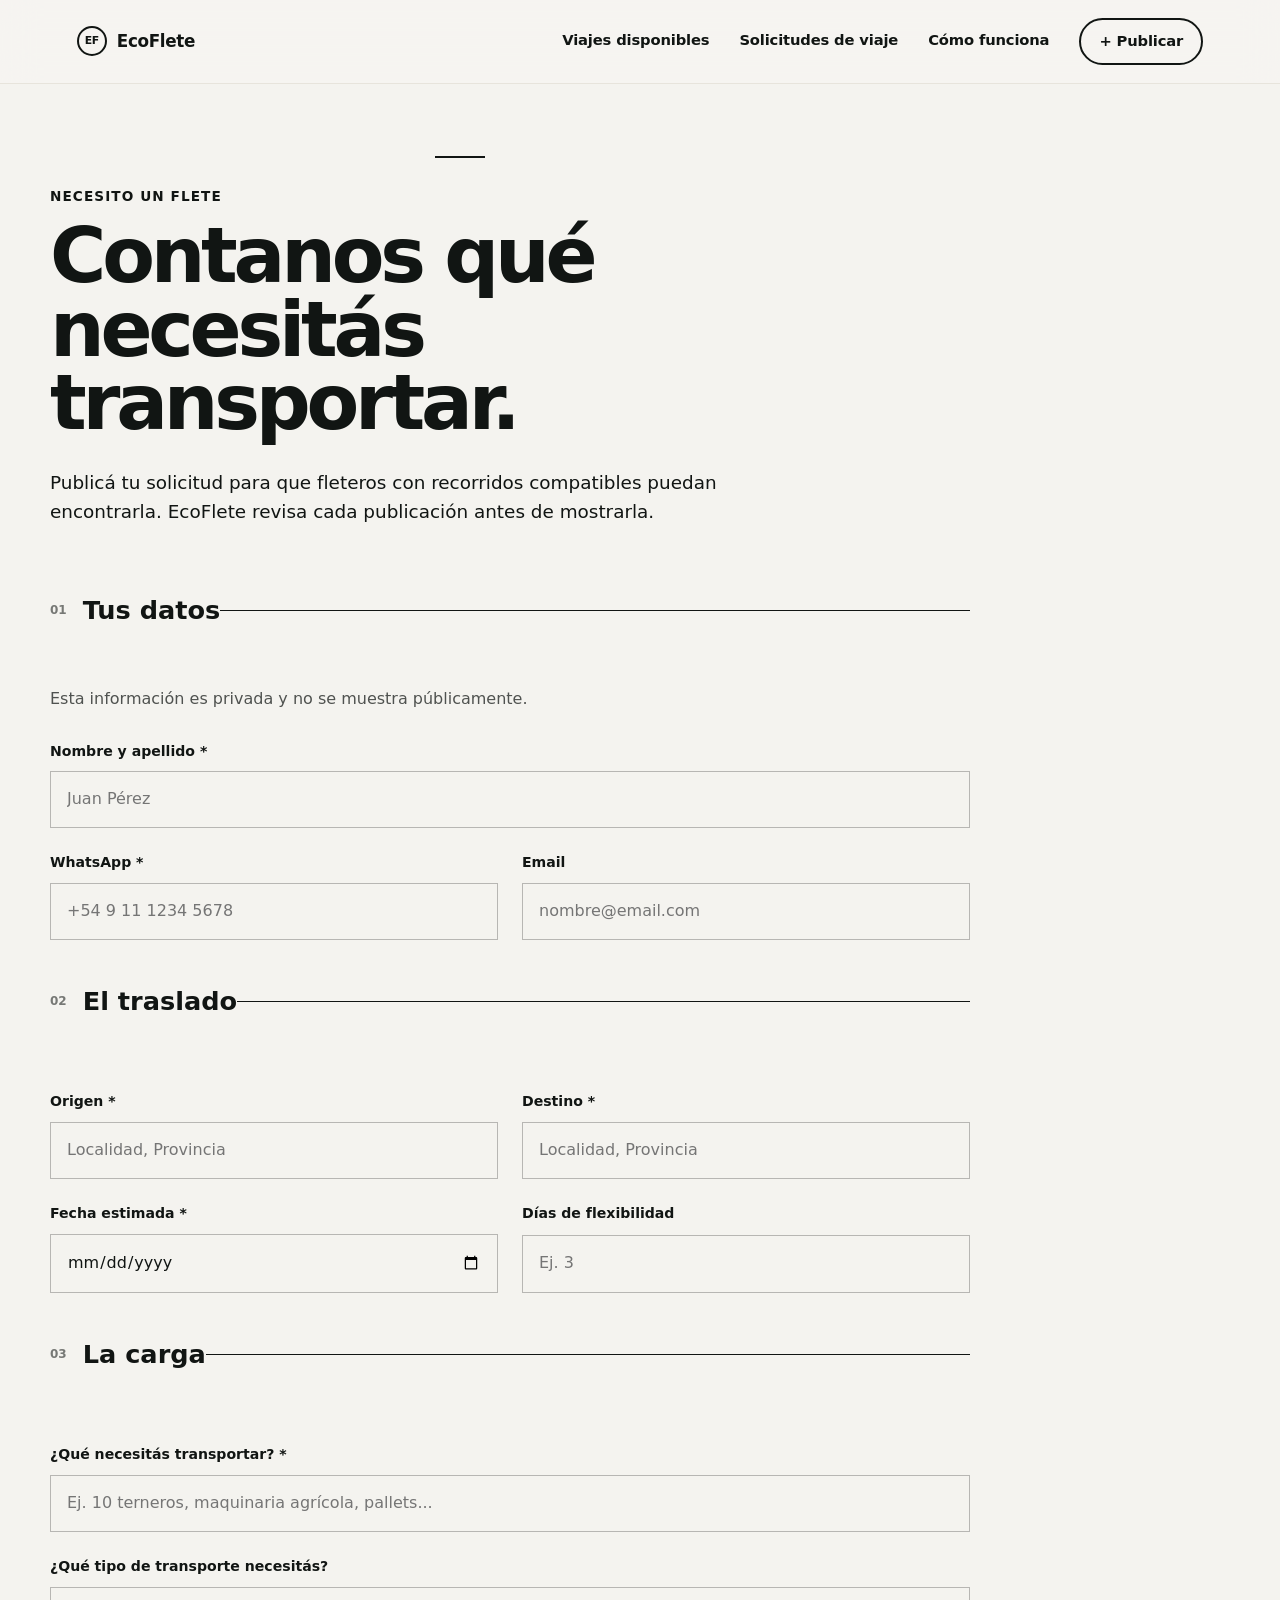
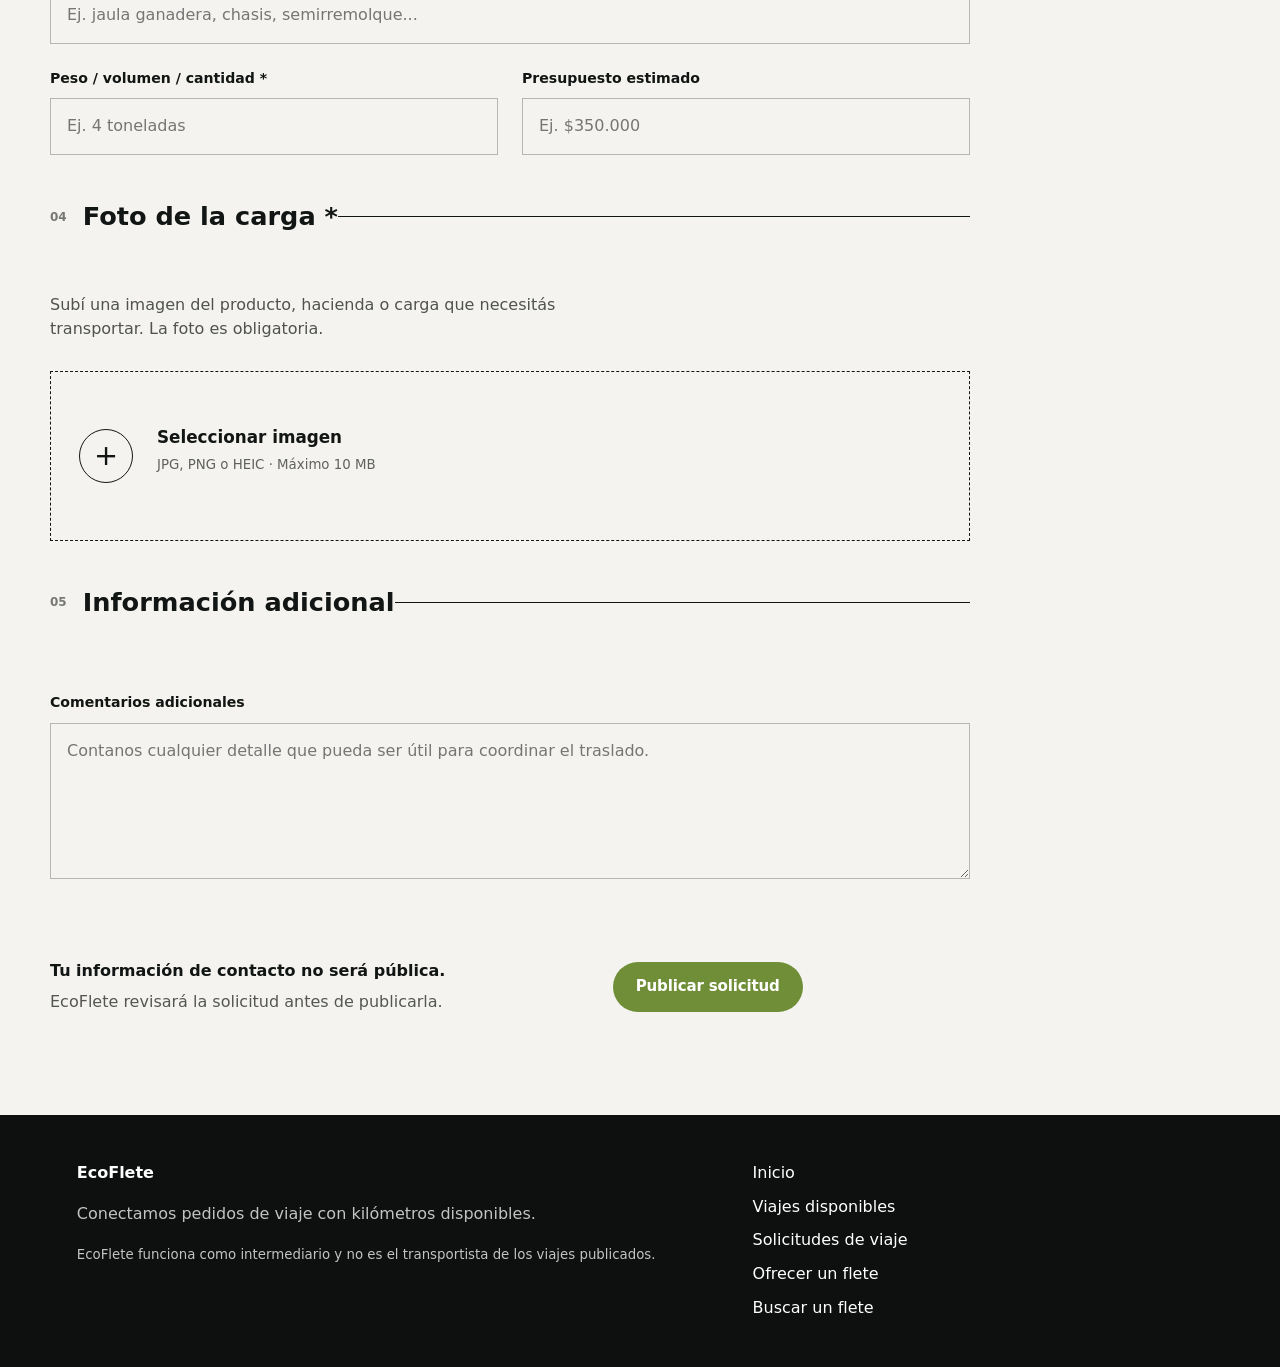
==== buscar-flete/index.html @ 83d3d309 "Agrega formulario propio para buscar flete" ====
<!doctype html>
<html lang="es-AR">
  <head>
    <meta charset="utf-8">
    <meta name="viewport" content="width=device-width, initial-scale=1">

    <title>Buscar un flete - EcoFlete</title>

    <meta
      name="description"
      content="Publicá qué necesitás transportar y EcoFlete te conecta con fleteros que tengan capacidad disponible."
    >

    <link rel="icon" href="../assets/icons/favicon.svg" type="image/svg+xml">

    <link rel="stylesheet" href="../css/main.css">
    <link rel="stylesheet" href="../css/formulario.css">
    <link rel="stylesheet" href="../css/responsive.css">
  </head>

  <body>

    <header class="site-header">
      <a class="brand" href="../index.html">
        <span class="brand__mark" aria-hidden="true">EF</span>
        <span>EcoFlete</span>
      </a>

      <button
        class="nav-toggle"
        type="button"
        aria-expanded="false"
        aria-controls="site-nav"
      >
        <span>Menú</span>
      </button>

      <nav class="site-nav" id="site-nav" aria-label="Navegación principal">
        <a href="../viajes.html">Viajes disponibles</a>
        <a href="../cargas.html">Solicitudes de viaje</a>
        <a href="../index.html#como-funciona">Cómo funciona</a>
        <a class="nav-action" href="../index.html#publicar">+ Publicar</a>
      </nav>
    </header>


    <main class="form-page">

      <section class="form-hero">
        <span class="rule"></span>

        <p class="form-hero__eyebrow">Necesito un flete</p>

        <h1>Contanos qué necesitás transportar.</h1>

        <p class="form-hero__intro">
          Publicá tu solicitud para que fleteros con recorridos compatibles
          puedan encontrarla. EcoFlete revisa cada publicación antes de mostrarla.
        </p>
      </section>


      <section class="form-shell">

        <form class="ecoflete-form" id="request-form">

          <fieldset class="form-section">
            <legend>
              <span>01</span>
              Tus datos
            </legend>

            <p class="form-section__description">
              Esta información es privada y no se muestra públicamente.
            </p>

            <div class="form-grid">

              <label class="form-field form-field--wide">
                <span>Nombre y apellido *</span>
                <input
                  type="text"
                  name="nombre"
                  autocomplete="name"
                  placeholder="Juan Pérez"
                  required
                >
              </label>

              <label class="form-field">
                <span>WhatsApp *</span>
                <input
                  type="tel"
                  name="whatsapp"
                  autocomplete="tel"
                  placeholder="+54 9 11 1234 5678"
                  required
                >
              </label>

              <label class="form-field">
                <span>Email</span>
                <input
                  type="email"
                  name="email"
                  autocomplete="email"
                  placeholder="nombre@email.com"
                >
              </label>

            </div>
          </fieldset>


          <fieldset class="form-section">
            <legend>
              <span>02</span>
              El traslado
            </legend>

            <div class="form-grid">

              <label class="form-field">
                <span>Origen *</span>
                <input
                  type="text"
                  name="origen"
                  placeholder="Localidad, Provincia"
                  required
                >
              </label>

              <label class="form-field">
                <span>Destino *</span>
                <input
                  type="text"
                  name="destino"
                  placeholder="Localidad, Provincia"
                  required
                >
              </label>

              <label class="form-field">
                <span>Fecha estimada *</span>
                <input
                  type="date"
                  name="fecha"
                  required
                >
              </label>

              <label class="form-field">
                <span>Días de flexibilidad</span>
                <input
                  type="number"
                  name="flexibilidad"
                  min="0"
                  max="30"
                  placeholder="Ej. 3"
                >
              </label>

            </div>
          </fieldset>


          <fieldset class="form-section">
            <legend>
              <span>03</span>
              La carga
            </legend>

            <div class="form-grid">

              <label class="form-field form-field--wide">
                <span>¿Qué necesitás transportar? *</span>
                <input
                  type="text"
                  name="carga"
                  maxlength="300"
                  placeholder="Ej. 10 terneros, maquinaria agrícola, pallets..."
                  required
                >
              </label>

              <label class="form-field form-field--wide">
                <span>¿Qué tipo de transporte necesitás?</span>
                <input
                  type="text"
                  name="tipo_transporte"
                  placeholder="Ej. jaula ganadera, chasis, semirremolque..."
                >
              </label>

              <label class="form-field">
                <span>Peso / volumen / cantidad *</span>
                <input
                  type="text"
                  name="cantidad"
                  placeholder="Ej. 4 toneladas"
                  required
                >
              </label>

              <label class="form-field">
                <span>Presupuesto estimado</span>
                <input
                  type="text"
                  name="presupuesto"
                  placeholder="Ej. $350.000"
                >
              </label>

            </div>
          </fieldset>


          <fieldset class="form-section">
            <legend>
              <span>04</span>
              Foto de la carga *
            </legend>

            <p class="form-section__description">
              Subí una imagen del producto, hacienda o carga que necesitás transportar. La foto es obligatoria.
            </p>

            <label class="upload-field">
              <input
                type="file"
                name="foto"
                accept="image/*"
                required
              >

              <span class="upload-field__icon">+</span>

              <span class="upload-field__content">
                <strong>Seleccionar imagen</strong>
                <small>JPG, PNG o HEIC · Máximo 10 MB</small>
                <small id="foto-feedback" class="upload-feedback"></small>
              </span>
            </label>
          </fieldset>


          <fieldset class="form-section">
            <legend>
              <span>05</span>
              Información adicional
            </legend>

            <label class="form-field">
              <span>Comentarios adicionales</span>

              <textarea
                name="comentarios"
                rows="5"
                maxlength="500"
                placeholder="Contanos cualquier detalle que pueda ser útil para coordinar el traslado."
              ></textarea>
            </label>
          </fieldset>


          <div class="form-submit">

            <div>
              <strong>Tu información de contacto no será pública.</strong>

              <p>
                EcoFlete revisará la solicitud antes de publicarla.
              </p>
            </div>

            <button
              class="button button--primary"
              type="submit"
            >
              Publicar solicitud
            </button>

            <div id="form-status" class="form-status" aria-live="polite"></div>

          </div>

        </form>

      </section>

    </main>


    <footer class="site-footer">

      <div>
        <strong>EcoFlete</strong>

        <p>
          Conectamos pedidos de viaje con kilómetros disponibles.
        </p>

        <small>
          EcoFlete funciona como intermediario y no es el transportista
          de los viajes publicados.
        </small>
      </div>

      <nav aria-label="Navegación secundaria">
        <a href="../index.html">Inicio</a>
        <a href="../viajes.html">Viajes disponibles</a>
        <a href="../cargas.html">Solicitudes de viaje</a>
        <a href="../index.html#publicar">Ofrecer un flete</a>
        <a href="index.html">Buscar un flete</a>
      </nav>

    </footer>


    <script src="../js/ui.js"></script>

    <script>
    const ECOFLETE_FORM_ENDPOINT =
      "https://script.google.com/macros/s/AKfycbxU4QigOM_XMGtyzJMg0Er__zb1qCvLyBVR4DwjOmxIPkABcH-kll3JlQVV_u9kXiyPBA/exec";

    const form = document.querySelector("#request-form");
    const formStatus = document.querySelector("#form-status");

    function fileToBase64(file) {
      return new Promise((resolve, reject) => {
        const reader = new FileReader();

        reader.onload = () => {
          const result = String(reader.result || "");
          resolve(result.split(",")[1] || "");
        };

        reader.onerror = reject;
        reader.readAsDataURL(file);
      });
    }

    const fotoInput = form.elements.foto;
    const fotoFeedback = document.querySelector("#foto-feedback");

    fotoInput.addEventListener("change", () => {
      const file = fotoInput.files[0];

      if (!file) {
        fotoFeedback.textContent = "";
        return;
      }

      fotoFeedback.textContent = "✓ " + file.name;
    });

    form.addEventListener("submit", async (event) => {
      event.preventDefault();

      const submitButton = form.querySelector('button[type="submit"]');
      const foto = form.elements.foto.files[0];

      if (!foto) {
        alert("Tenés que subir una foto de la carga.");
        return;
      }

      if (!foto.type.startsWith("image/")) {
        alert("La foto debe ser una imagen.");
        return;
      }

      if (foto.size > 10 * 1024 * 1024) {
        alert("La foto no puede superar los 10 MB.");
        return;
      }

      const textoOriginal = submitButton.textContent;

      try {
        submitButton.disabled = true;
        submitButton.textContent = "Publicando...";
        formStatus.className = "form-status form-status--loading";
        formStatus.textContent = "Publicando solicitud...";

        const fotoBase64 = await fileToBase64(foto);

        const payload = {
          action: "buscar_flete",
          nombre: form.elements.nombre.value.trim(),
          whatsapp: form.elements.whatsapp.value.trim(),
          email: form.elements.email.value.trim(),
          origen: form.elements.origen.value.trim(),
          destino: form.elements.destino.value.trim(),
          fecha: form.elements.fecha.value,
          flexibilidad: form.elements.flexibilidad.value.trim(),
          carga: form.elements.carga.value.trim(),
          tipoTransporte: form.elements.tipo_transporte.value.trim(),
          cantidad: form.elements.cantidad.value.trim(),
          presupuesto: form.elements.presupuesto.value.trim(),
          comentarios: form.elements.comentarios.value.trim(),
          foto: {
            name: foto.name,
            type: foto.type,
            base64: fotoBase64
          }
        };

        const response = await fetch(ECOFLETE_FORM_ENDPOINT, {
          method: "POST",
          headers: {
            "Content-Type": "text/plain;charset=utf-8"
          },
          body: JSON.stringify(payload)
        });

        const result = await response.json();

        if (!result.ok) {
          throw new Error(result.error || "No se pudo publicar la solicitud.");
        }

        formStatus.className = "form-status form-status--success";
        formStatus.textContent =
          "✓ Solicitud recibida. La vamos a revisar antes de publicarla en EcoFlete.";

        form.reset();
        fotoFeedback.textContent = "";

      } catch (error) {
        console.error(error);
        formStatus.className = "form-status form-status--error";
        formStatus.textContent =
          "No pudimos enviar la solicitud. Por favor, intentá nuevamente.";
      } finally {
        submitButton.disabled = false;
        submitButton.textContent = textoOriginal;
      }
    });
  </script>

  </body>
</html>
---- css/main.css ----
:root {
  --ink: #111513;
  --ink-soft: #4d5652;
  --muted: #7c847f;
  --line: #e7e4dc;
  --paper: #ffffff;
  --wash: #f6f5f1;
  --green: #6f8e37;
  --green-dark: #547025;
  --blue: #8d9a96;
  --blue-dark: #2d3733;
  --shadow: 0 20px 50px rgba(18, 24, 20, 0.06);
  --soft-shadow: 0 1px 0 rgba(18, 24, 20, 0.08), 0 16px 36px rgba(18, 24, 20, 0.05);
  --serif: var(--sans);
  --sans: Inter, ui-sans-serif, system-ui, -apple-system, BlinkMacSystemFont, "Segoe UI", sans-serif;
}

* {
  box-sizing: border-box;
}

html {
  scroll-behavior: smooth;
  overflow-x: hidden;
}

body {
  margin: 0;
  color: var(--ink);
  background: #f4f3ef;
  font-family: var(--sans);
  line-height: 1.55;
  overflow-x: hidden;
}

a {
  color: inherit;
  text-decoration: none;
}

img {
  display: block;
  max-width: 100%;
}

:focus-visible {
  outline: 3px solid #e3b34d;
  outline-offset: 3px;
}

.site-header {
  align-items: center;
  background: rgba(246, 245, 241, 0.92);
  border-bottom: 1px solid var(--line);
  display: flex;
  gap: 32px;
  justify-content: space-between;
  min-height: 76px;
  padding: 18px clamp(24px, 6vw, 78px);
  position: sticky;
  top: 0;
  z-index: 20;
  backdrop-filter: blur(18px);
}

.site-header--overlay {
  background: transparent;
  border-bottom: 0;
  color: #fff;
  left: 0;
  position: absolute;
  right: 0;
  width: auto;
}

.brand {
  align-items: center;
  display: inline-flex;
  font-size: 1.05rem;
  font-weight: 760;
  gap: 10px;
  letter-spacing: -0.02em;
}

.brand__mark {
  align-items: center;
  border: 2px solid currentColor;
  border-radius: 50%;
  display: inline-flex;
  font-size: 0.68rem;
  height: 30px;
  justify-content: center;
  width: 30px;
}

.site-nav {
  align-items: center;
  display: flex;
  gap: 30px;
  font-size: 0.92rem;
  font-weight: 720;
  letter-spacing: -0.01em;
}

.site-nav a {
  border-bottom: 2px solid transparent;
  padding: 8px 0;
}

.site-nav a:hover,
.site-nav a[aria-current="page"] {
  border-bottom-color: currentColor;
}

.nav-action {
  border: 2px solid currentColor !important;
  border-radius: 999px;
  padding: 10px 18px !important;
}

.nav-toggle {
  background: transparent;
  border: 2px solid currentColor;
  color: inherit;
  display: none;
  font: inherit;
  font-weight: 800;
  min-height: 44px;
  padding: 8px 14px;
}

.hero {
  color: #fff;
  margin: 0 calc(50% - 50vw);
  min-height: 680px;
  overflow: hidden;
  border-radius: 0 0 32px 32px;
  position: relative;
  width: 100vw;
}

.hero__image,
.hero__shade {
  height: 100%;
  inset: 0;
  position: absolute;
  width: 100%;
}

.hero__image {
  object-fit: cover;
}

.hero__shade {
  background: linear-gradient(90deg, rgba(12, 17, 14, 0.82) 0%, rgba(12, 17, 14, 0.55) 42%, rgba(12, 17, 14, 0.08) 100%);
}

.hero__content {
  max-width: 760px;
  padding: 220px clamp(24px, 6vw, 72px) 84px;
  position: relative;
}

.eyebrow {
  align-items: center;
  background: rgba(255, 255, 255, 0.09);
  border: 1px solid rgba(255, 255, 255, 0.18);
  border-radius: 999px;
  display: inline-flex;
  font-size: 0.72rem;
  font-weight: 740;
  letter-spacing: 0;
  margin: 0 0 18px;
  padding: 7px 12px;
  text-transform: uppercase;
}

h1,
h2,
h3 {
  line-height: 1.05;
  margin: 0;
}

h1,
h2 {
  font-family: var(--serif);
  font-weight: 760;
  letter-spacing: -0.055em;
}

h1 {
  font-size: clamp(3.2rem, 7.4vw, 6.8rem);
  line-height: 0.94;
  max-width: 980px;
}

h2 {
  font-size: clamp(2.7rem, 5vw, 5.2rem);
  line-height: 0.95;
}

h3 {
  font-family: var(--serif);
  font-size: 1.85rem;
  letter-spacing: -0.04em;
  line-height: 1;
}

.hero p:not(.eyebrow) {
  font-size: 1.12rem;
  font-weight: 680;
  margin: 28px 0 0;
  max-width: 620px;
}

.hero__actions,
.section__actions,
.path-card__actions {
  display: flex;
  flex-wrap: wrap;
  gap: 14px;
  margin-top: 34px;
}

.button {
  align-items: center;
  border: 1px solid transparent;
  border-radius: 999px;
  cursor: pointer;
  display: inline-flex;
  font: inherit;
  font-size: 0.94rem;
  font-weight: 760;
  justify-content: center;
  letter-spacing: -0.01em;
  min-height: 50px;
  padding: 12px 22px;
  text-align: center;
}

.button--primary {
  background: var(--green);
  color: #fff;
}

.button--primary:hover {
  background: var(--green-dark);
}

.button--secondary {
  background: rgba(255, 255, 255, 0.7);
  border-color: var(--line);
  color: var(--ink);
}

.button--secondary:hover {
  border-color: var(--green);
}

.button--ghost {
  background: rgba(255, 255, 255, 0.03);
  border-color: rgba(255, 255, 255, 0.84);
  color: #fff;
}

.section {
  padding: 104px clamp(24px, 6vw, 78px);
}

.section__intro {
  margin: 0 auto 42px;
  max-width: 980px;
  text-align: center;
}

.section__intro p {
  color: var(--ink-soft);
  margin: 14px auto 0;
  max-width: 660px;
}

.rule {
  background: #111513;
  display: block;
  height: 2px;
  margin: 0 auto 28px;
  width: 50px;
}

.path-grid,
.steps {
  display: grid;
  gap: 30px;
  grid-template-columns: repeat(2, minmax(0, 1fr));
  margin: 0 auto;
  max-width: 1120px;
}

.path-card {
  background: #fff;
  border: 1px solid rgba(17, 21, 19, 0.08);
  border-radius: 8px;
  box-shadow: var(--soft-shadow);
  padding: 42px;
}

.path-card__badge {
  background: #eef2e7;
  border: 1px solid rgba(111, 142, 55, 0.16);
  border-radius: 999px;
  color: var(--green-dark);
  display: inline-block;
  font-size: 0.76rem;
  font-weight: 780;
  margin-bottom: 24px;
  padding: 9px 14px;
  text-transform: uppercase;
}

.path-card--blue .path-card__badge {
  background: #f0efeb;
  border-color: rgba(17, 21, 19, 0.08);
  color: var(--blue-dark);
}

.path-card p {
  color: var(--ink-soft);
  margin: 18px 0 0;
}

.section--band {
  background: #fff;
}

.steps {
  grid-template-columns: repeat(3, minmax(0, 1fr));
}

.steps article {
  border-top: 1px solid var(--line);
  padding-top: 26px;
}

.steps span {
  color: var(--blue-dark);
  display: block;
  font-family: var(--serif);
  font-size: 0.82rem;
  font-weight: 800;
  margin-bottom: 16px;
  opacity: 0.62;
}

.steps p {
  color: var(--ink-soft);
}

.privacy-strip {
  background: #111513;
  color: #fff;
  display: grid;
  gap: 20px;
  grid-template-columns: minmax(0, 0.7fr) minmax(0, 1fr);
  padding: 56px clamp(24px, 6vw, 78px);
}

.privacy-strip h2 {
  font-size: clamp(1.8rem, 3vw, 2.5rem);
}

.privacy-strip p {
  margin: 0;
  max-width: 760px;
}

.site-footer {
  background: #0d100f;
  color: #fff;
  display: grid;
  gap: 32px;
  grid-template-columns: minmax(0, 1fr) minmax(260px, 0.7fr);
  padding: 46px clamp(24px, 6vw, 78px);
}

.audience-switch {
  background: #eceae4;
  border: 1px solid rgba(17, 21, 19, 0.08);
  border-radius: 999px;
  display: flex;
  gap: 4px;
  margin: 0 auto 34px;
  max-width: 520px;
  padding: 5px;
}

.audience-switch__button {
  background: transparent;
  border: 0;
  border-radius: 999px;
  color: var(--ink-soft);
  cursor: pointer;
  flex: 1;
  font: inherit;
  font-weight: 760;
  min-height: 44px;
  padding: 10px 18px;
}

.audience-switch__button.is-active {
  background: #fff;
  box-shadow: 0 10px 22px rgba(18, 24, 20, 0.08);
  color: var(--ink);
}

.site-footer p,
.site-footer small {
  color: rgba(255, 255, 255, 0.75);
}

.site-footer nav {
  display: grid;
  gap: 9px;
}

.notice {
  background: #fff6dd;
  border: 1px solid #eed28f;
  color: #5b481b;
  margin-bottom: 20px;
  padding: 14px 16px;
}

@media (prefers-reduced-motion: reduce) {
  html {
    scroll-behavior: auto;
  }
}

.hero__benefits {
  display: none;
}
---- css/formulario.css ----
.form-page {
  width: min(1180px, calc(100% - 40px));
  margin: 0 auto;
  padding: 72px 0 100px;
}

.form-hero {
  max-width: 820px;
  margin-bottom: 64px;
}

.form-hero__eyebrow {
  margin: 22px 0 12px;
  font-size: 0.85rem;
  font-weight: 700;
  text-transform: uppercase;
  letter-spacing: 0.08em;
}

.form-hero h1 {
  max-width: 760px;
  margin: 0;
  font-size: clamp(2.8rem, 6vw, 5.4rem);
  line-height: 0.96;
  letter-spacing: -0.055em;
}

.form-hero__intro {
  max-width: 680px;
  margin-top: 28px;
  font-size: 1.15rem;
  line-height: 1.6;
}

.form-shell {
  max-width: 920px;
}

.ecoflete-form {
  display: grid;
  gap: 0;
}

.form-section {
  margin: 0;
  padding: 42px 0;
  border: 0;
  border-top: 1px solid currentColor;
}

.form-section legend {
  display: flex;
  align-items: center;
  gap: 16px;
  margin: 0 0 28px;
  padding: 0;
  font-size: 1.6rem;
  font-weight: 700;
}

.form-section legend span {
  font-size: 0.75rem;
  font-weight: 700;
  opacity: 0.55;
}

.form-section__description {
  max-width: 600px;
  margin: -14px 0 30px;
  line-height: 1.5;
  opacity: 0.72;
}

.form-grid {
  display: grid;
  grid-template-columns: repeat(2, minmax(0, 1fr));
  gap: 24px;
}

.form-field {
  display: grid;
  gap: 9px;
}

.form-field--wide {
  grid-column: 1 / -1;
}

.form-field > span {
  font-size: 0.88rem;
  font-weight: 700;
}

.form-field input,
.form-field textarea,
.form-field select {
  width: 100%;
  box-sizing: border-box;
  padding: 15px 16px;
  border: 1px solid rgba(0, 0, 0, 0.25);
  border-radius: 0;
  background: transparent;
  color: inherit;
  font: inherit;
}

.form-field textarea {
  resize: vertical;
  min-height: 130px;
}

.form-field input:focus,
.form-field textarea:focus,
.form-field select:focus {
  outline: 2px solid currentColor;
  outline-offset: 2px;
}

.upload-field {
  position: relative;
  min-height: 170px;
  display: flex;
  align-items: center;
  gap: 24px;
  padding: 28px;
  box-sizing: border-box;
  border: 1px dashed currentColor;
  cursor: pointer;
}

.upload-field input {
  position: absolute;
  width: 1px;
  height: 1px;
  opacity: 0;
}

.upload-field__icon {
  display: grid;
  place-items: center;
  width: 54px;
  height: 54px;
  flex: 0 0 auto;
  border: 1px solid currentColor;
  border-radius: 50%;
  font-size: 1.8rem;
}

.upload-field__content {
  display: grid;
  gap: 5px;
}

.upload-field__content strong {
  font-size: 1.05rem;
}

.upload-field__content small {
  opacity: 0.65;
}

.form-submit {
  display: flex;
  justify-content: space-between;
  align-items: center;
  gap: 32px;
  padding-top: 38px;
}

.form-submit p {
  margin: 6px 0 0;
  opacity: 0.7;
}

.form-submit .button {
  flex: 0 0 auto;
}

@media (max-width: 720px) {
  .form-page {
    width: min(100% - 28px, 1180px);
    padding-top: 44px;
  }

  .form-hero {
    margin-bottom: 44px;
  }

  .form-grid {
    grid-template-columns: 1fr;
  }

  .form-field--wide {
    grid-column: auto;
  }

  .form-submit {
    align-items: stretch;
    flex-direction: column;
  }

  .form-submit .button {
    width: 100%;
  }

  .upload-field {
    min-height: 140px;
  }
}

.upload-feedback {
  display: block;
  margin-top: 6px;
  font-weight: 600;
}

.form-status {
  margin-top: 16px;
  min-height: 24px;
  font-size: 0.95rem;
  font-weight: 600;
}

.form-status--loading {
  opacity: 0.75;
}

.form-status--success {
  font-weight: 700;
}

.form-status--error {
  font-weight: 700;
}
---- css/responsive.css ----
@media (max-width: 980px) {
  .listing-grid,
  .marketplace-layout .listing-grid,
  .path-grid,
  .steps,
  .privacy-strip,
  .site-footer,
  .detail-shell {
    grid-template-columns: 1fr;
  }

  .marketplace-layout {
    grid-template-columns: 1fr;
  }

  .filters {
    position: static;
  }
}

@media (max-width: 760px) {
  .site-header {
    min-height: 70px;
    padding: 14px 20px;
  }

  .site-header--overlay {
    left: 0;
    right: 0;
  }

  .nav-toggle {
    display: inline-flex;
  }

  .site-nav {
    background: rgba(246, 245, 241, 0.98);
    border: 1px solid rgba(17, 21, 19, 0.08);
    border-radius: 18px;
    box-shadow: var(--shadow);
    color: var(--ink);
    display: none;
    gap: 12px;
    left: 20px;
    padding: 18px;
    position: absolute;
    right: 20px;
    top: 72px;
  }

  .site-nav.is-open {
    display: grid;
  }

  .site-header--overlay .site-nav {
    background: rgba(32, 43, 52, 0.97);
    color: #fff;
  }

  .hero {
    border-radius: 0 0 22px 22px;
    margin: 0 calc(50% - 50vw);
    min-height: 640px;
  }

  .hero__shade {
    background: linear-gradient(180deg, rgba(27, 28, 27, 0.52), rgba(27, 28, 27, 0.82));
  }

  .hero__content {
    padding: 150px 20px 58px;
  }

  h1 {
    font-size: 3.25rem;
  }

  .hero__actions,
  .section__actions,
  .path-card__actions,
  .results-head {
    align-items: stretch;
    flex-direction: column;
  }

  .button {
    width: 100%;
  }

  .section {
    padding: 68px 20px;
  }

  .audience-switch {
    border-radius: 18px;
    flex-direction: column;
    max-width: none;
  }

  .path-card,
  .detail-main__content,
  .detail-side {
    padding: 24px;
  }

  .listing-card__meta {
    grid-template-columns: 1fr;
  }

  .listing-card__footer {
    align-items: stretch;
    flex-direction: column;
  }
}

/* EcoFlete — definitive mobile home */
@media (max-width: 760px) {

  /* =========================
     HEADER
     ========================= */

  .site-header {
    background: transparent !important;
    box-sizing: border-box;
    left: 0;
    min-height: 72px;
    padding:
      calc(18px + env(safe-area-inset-top))
      clamp(22px, 7vw, 34px)
      10px;
    position: absolute !important;
    top: 0;
    width: 100%;
    z-index: 20;
  }

  .site-header--overlay,
  .site-header--overlay .brand,
  .site-header .brand {
    color: #fff !important;
  }

  .site-header .brand__mark {
    background: transparent !important;
    border: 2px solid rgba(255,255,255,0.95) !important;
    color: #fff !important;
    backdrop-filter: none !important;
    -webkit-backdrop-filter: none !important;
  }

  .site-header .nav-toggle {
    background: transparent !important;
    border: 0 !important;
    color: #fff !important;
    min-height: 44px;
    min-width: 44px;
    padding: 5px;
  }

  .site-header .nav-toggle span {
    display: none !important;
  }

  .site-header .nav-toggle::before {
    content: "☰";
    display: block;
    font-size: 1.8rem;
    font-weight: 300;
    line-height: 1;
  }


  /* =========================
     HERO
     ========================= */

  .hero {
    background: #0b1510;
    border-radius: 0;
    color: #fff;
    display: block !important;
    height: 100svh;
    margin: 0 calc(50% - 50vw);
    min-height: 680px !important;
    overflow: hidden;
    padding: 0 !important;
    position: relative !important;
    width: 100vw;
  }


  /* =========================
     FOTO
     CAMIÓN GRANDE Y A LA DERECHA
     ========================= */

  .hero__image {
    content: url("../assets/images/ecoflete-hero.png");
    display: block !important;

    height: 112% !important;
    width: 138% !important;

    max-width: none !important;

    left: auto !important;
    right: calc(-26% - 120px) !important;
    top: -3% !important;
    bottom: auto !important;

    object-fit: cover !important;
    object-position: 91% center !important;

    position: absolute !important;

    filter:
      brightness(0.68)
      contrast(1.06)
      saturate(0.98);

    transform: none !important;
    z-index: 0;
  }


  /* =========================
     OSCURECIDO
     ========================= */

  .hero__shade {
    background:
      linear-gradient(
        to bottom,
        rgba(7, 18, 29, 0.58) 0%,
        rgba(7, 18, 29, 0.47) 18%,
        rgba(7, 18, 29, 0.31) 35%,
        rgba(8, 18, 17, 0.18) 52%,
        rgba(7, 15, 10, 0.22) 67%,
        rgba(5, 12, 8, 0.55) 84%,
        rgba(4, 10, 7, 0.88) 100%
      ) !important;

    display: block !important;
    inset: 0;
    position: absolute;
    z-index: 1;
  }


  /* =========================
     TEXTO
     ========================= */

  .hero__content {
    box-sizing: border-box;
    max-width: none !important;

    padding:
      calc(142px + env(safe-area-inset-top))
      clamp(28px, 8vw, 40px)
      0;

    position: static !important;
    width: 100%;
  }

  .hero__content > .eyebrow,
  .hero__content > h1,
  .hero__content > p {
    position: relative;
    z-index: 4;
  }

  .hero .eyebrow {
    display: none !important;
  }

  .hero h1 {
    color: #fff !important;

    font-size: clamp(3.55rem, 15vw, 4.75rem) !important;
    font-weight: 800;

    letter-spacing: -0.058em;
    line-height: 0.88;

    margin: 0;

    max-width: 290px;
  }

  .hero p:not(.eyebrow) {
    color: rgba(255,255,255,0.96) !important;

    font-size: clamp(1rem, 4.25vw, 1.15rem) !important;
    font-weight: 400;

    line-height: 1.47;

    margin: 25px 0 0;

    max-width: 285px;
  }


  /* =========================
     BOTONES
     ========================= */

  .hero__actions {
    align-items: stretch;

    bottom: clamp(148px, 18svh, 176px) !important;

    display: flex;
    flex-direction: column;

    gap: 12px;

    left: clamp(28px, 8vw, 40px);

    margin: 0 !important;

    position: absolute !important;

    right: auto !important;

    width: clamp(235px, 58vw, 285px);

    z-index: 8;
  }

  .hero__actions .button {
    align-items: center;

    border-radius: 999px;

    box-sizing: border-box;

    display: flex;

    font-size: clamp(1rem, 4vw, 1.1rem);

    font-weight: 700;

    justify-content: space-between;

    min-height: 58px;

    padding: 10px 22px;

    width: 100%;
  }

  .hero__actions .button--primary {
    background: var(--green);

    border: 1.5px solid #fff;

    color: #fff;

    box-shadow: none;
  }

  .hero__actions .button--ghost {
    background: rgba(8, 15, 10, 0.30);

    border: 1.5px solid #fff;

    color: #fff;

    backdrop-filter: blur(3px);
    -webkit-backdrop-filter: blur(3px);
  }


  /* =========================
     BENEFICIOS
     ========================= */

  .hero__benefits {
    align-items: center;

    bottom:
      calc(24px + env(safe-area-inset-bottom)) !important;

    box-sizing: border-box;

    color: #fff;

    display: grid !important;

    font-size: clamp(0.66rem, 2.8vw, 0.78rem);

    font-weight: 500;

    gap: 0;

    grid-template-columns: repeat(3, 1fr);

    left: 0;

    line-height: 1.2;

    margin: 0 !important;

    padding: 0 18px;

    position: absolute !important;

    text-align: center;

    width: 100%;

    z-index: 7;
  }

  .hero__benefit {
    align-items: center;

    display: flex;

    flex-direction: column;

    gap: 8px;

    justify-content: center;

    min-height: 74px;

    padding: 0 11px;
  }

  .hero__benefit + .hero__benefit {
    border-left:
      1px solid rgba(255,255,255,0.28);
  }

  .hero__benefit-icon {
    color: #fff;

    font-size:
      clamp(1.4rem, 5.6vw, 1.8rem);

    line-height: 1;
  }
}


/* =========================
   MÓVILES MÁS BAJOS
   ========================= */

@media (max-width: 760px) and (max-height: 760px) {

  .hero {
    min-height: 620px !important;
  }

  .hero__content {
    padding-top:
      calc(112px + env(safe-area-inset-top));
  }

  .hero h1 {
    font-size:
      clamp(3rem, 13vw, 3.75rem) !important;
  }

  .hero p:not(.eyebrow) {
    font-size: 0.92rem !important;
    line-height: 1.4;
    margin-top: 17px;
    max-width: 265px;
  }

  .hero__actions {
    bottom: 130px !important;
  }

  .hero__actions .button {
    min-height: 52px;
  }

  .hero__benefits {
    bottom:
      calc(15px + env(safe-area-inset-bottom)) !important;
  }

  .hero__benefit {
    min-height: 64px;
  }

  .hero__image {
    height: 118% !important;
    width: 145% !important;
    right: calc(-31% - 70px) !important;
  }
}


/* =========================
   MÓVILES ANGOSTOS
   ========================= */

@media (max-width: 350px) {

  .hero__content {
    padding-left: 22px;
    padding-right: 22px;
  }

  .hero h1 {
    font-size: 3rem !important;
    max-width: 240px;
  }

  .hero p:not(.eyebrow) {
    max-width: 245px;
  }

  .hero__actions {
    left: 22px;
    width: 220px;
  }

  .hero__benefits {
    padding-left: 7px;
    padding-right: 7px;
  }

  .hero__benefit {
    padding-left: 5px;
    padding-right: 5px;
  }

  .hero__image {
    width: 150% !important;
    right: calc(-35% - 70px) !important;
  }
}
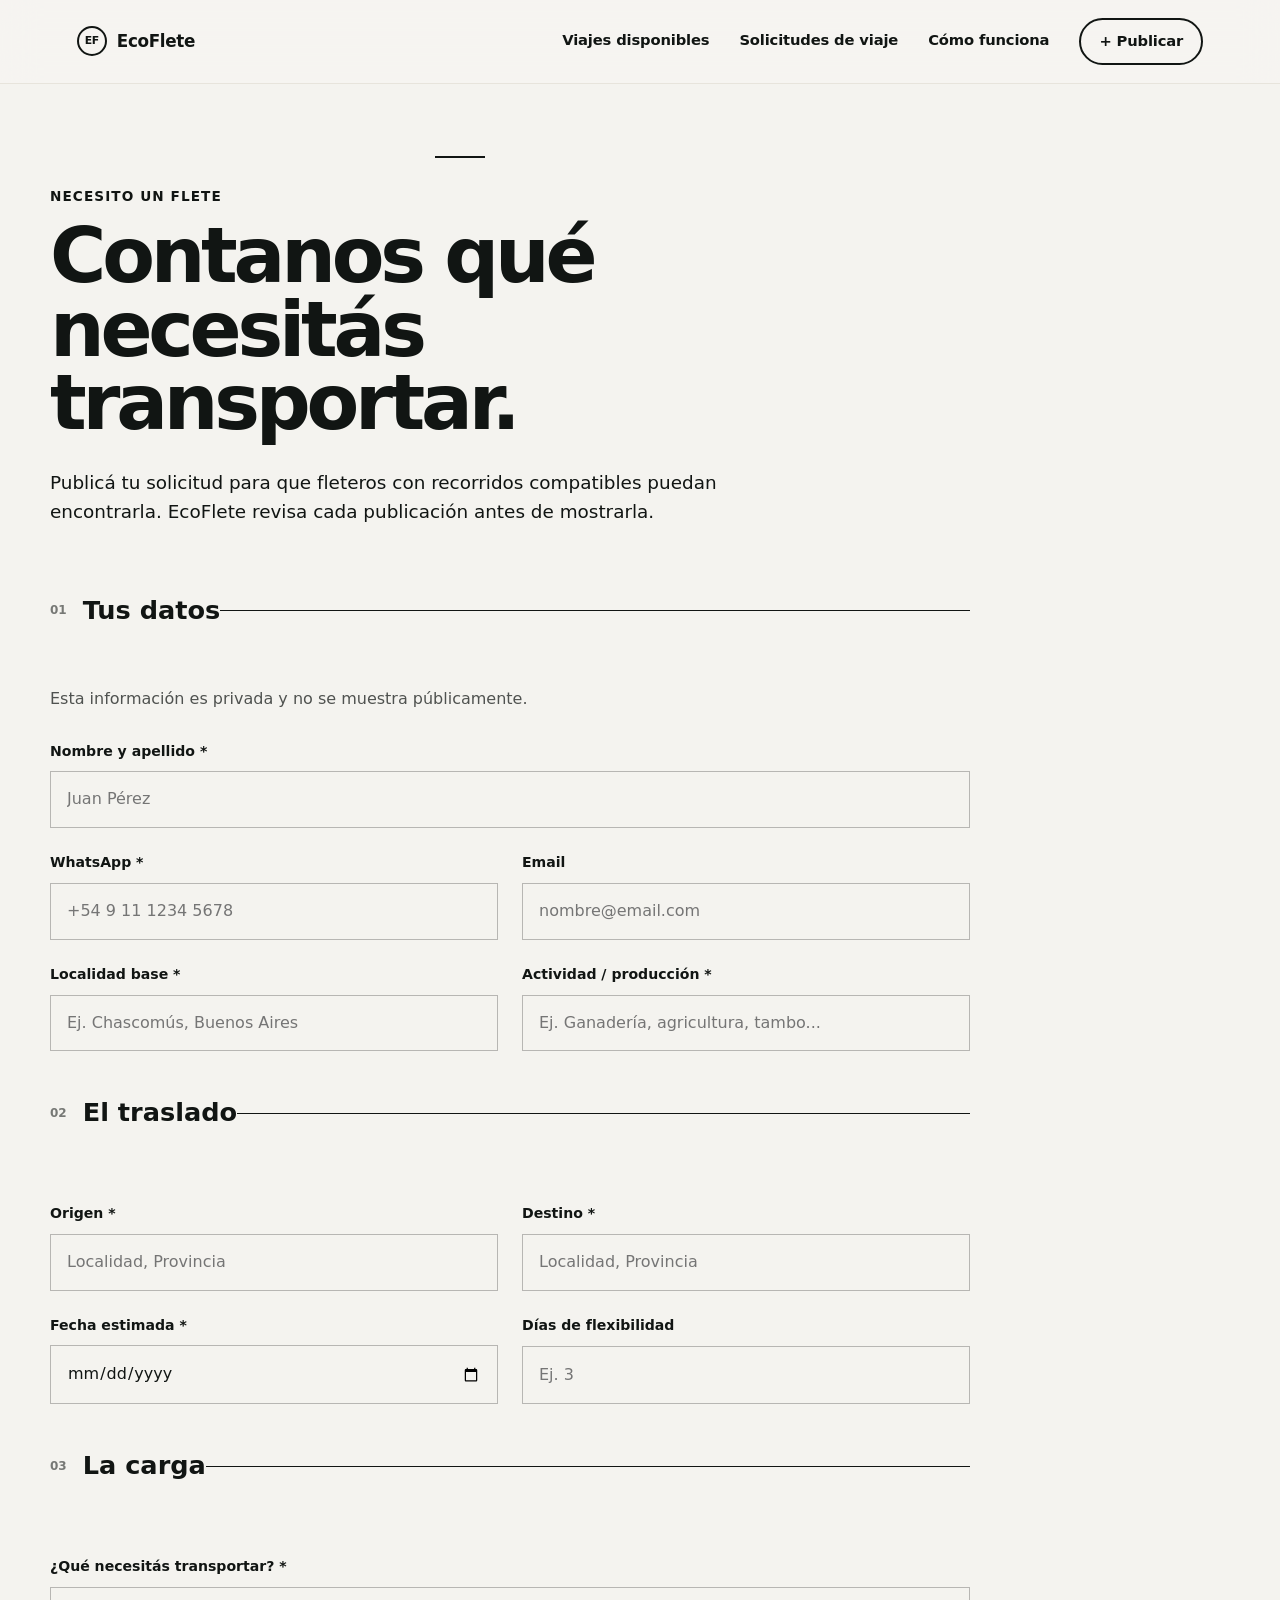
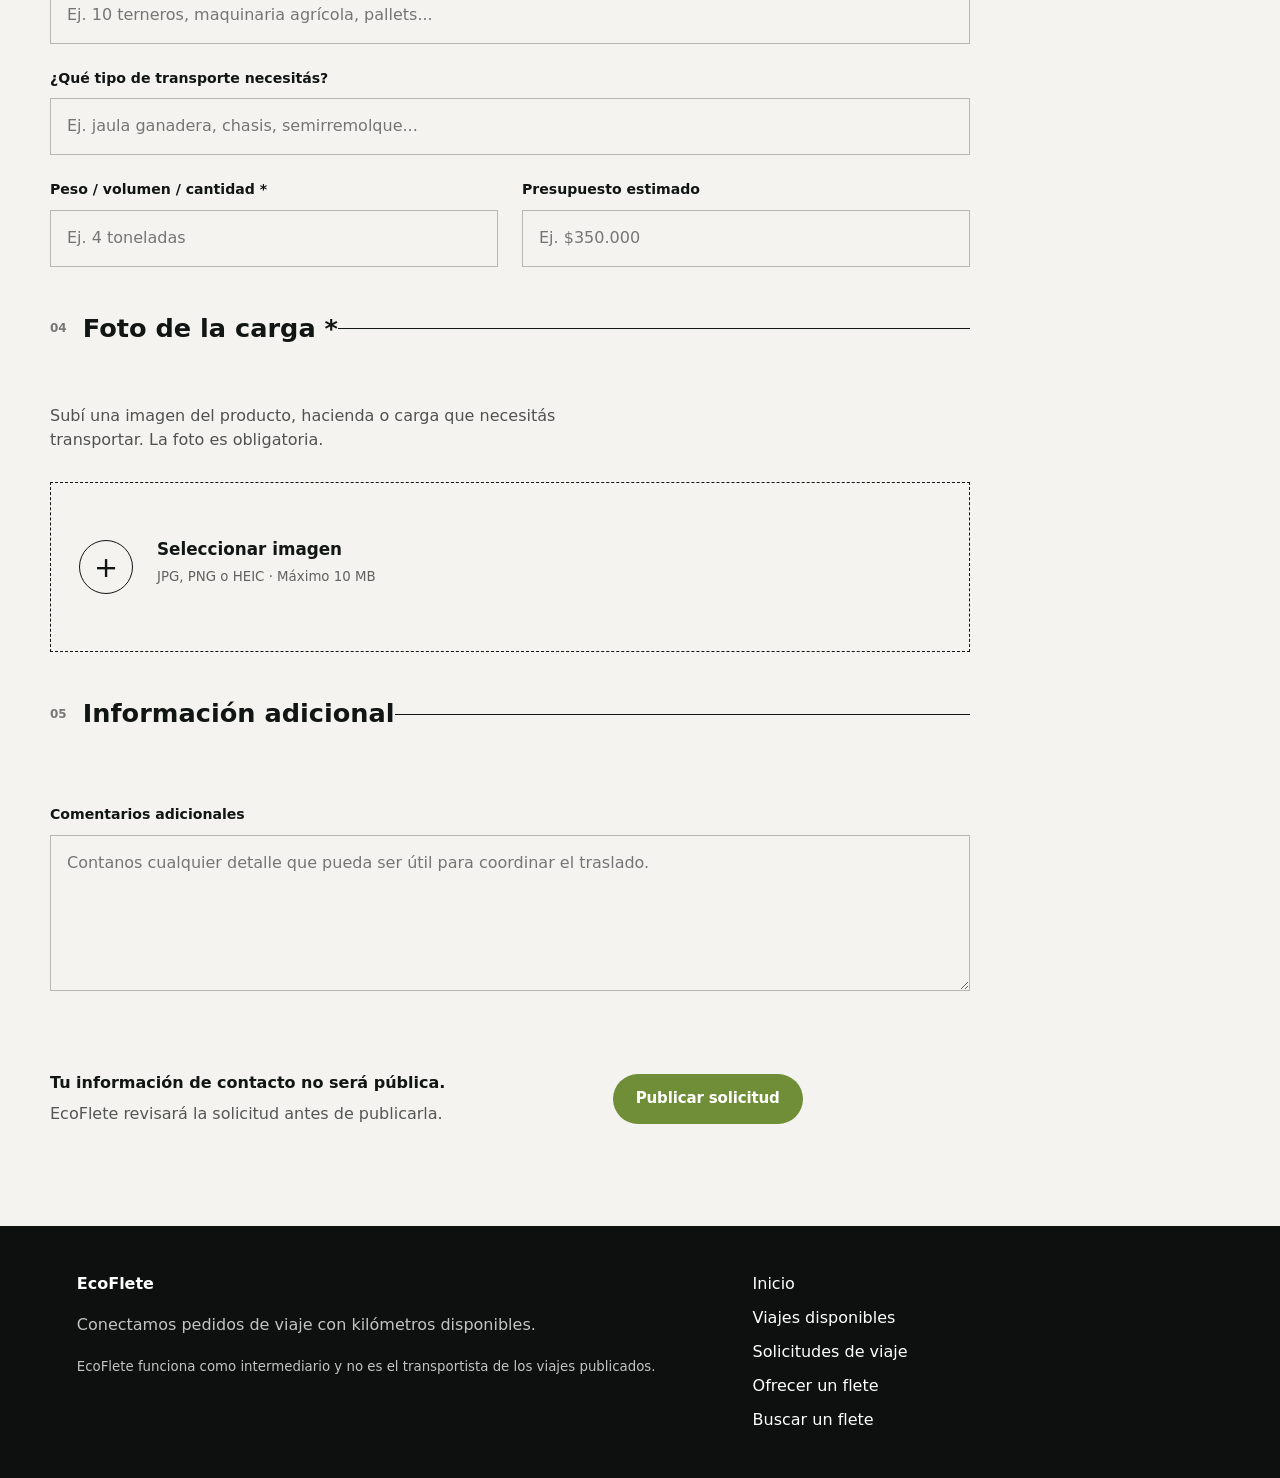
==== commit 8da9cc54: "Add producer base location and activity fields" ====
--- a/buscar-flete/index.html
+++ b/buscar-flete/index.html
@@ -108,6 +108,27 @@
                 >
               </label>
 
+              <label class="form-field">
+                <span>Localidad base *</span>
+                <input
+                  type="text"
+                  name="localidad_base"
+                  placeholder="Ej. Chascomús, Buenos Aires"
+                  required
+                >
+              </label>
+
+              <label class="form-field">
+                <span>Actividad / producción *</span>
+                <input
+                  type="text"
+                  name="actividad_produccion"
+                  placeholder="Ej. Ganadería, agricultura, tambo..."
+                  maxlength="150"
+                  required
+                >
+              </label>
+
             </div>
           </fieldset>
 
@@ -390,6 +411,8 @@
           nombre: form.elements.nombre.value.trim(),
           whatsapp: form.elements.whatsapp.value.trim(),
           email: form.elements.email.value.trim(),
+          localidadBase: form.elements.localidad_base.value.trim(),
+          actividadProduccion: form.elements.actividad_produccion.value.trim(),
           origen: form.elements.origen.value.trim(),
           destino: form.elements.destino.value.trim(),
           fecha: form.elements.fecha.value,
--- a/css/main.css
+++ b/css/main.css
@@ -440,3 +440,45 @@
 .hero__benefits {
   display: none;
 }
+
+
+/* Hero landing desktop — distribución final */
+.hero {
+  min-height: 780px;
+  display: flex;
+  align-items: center;
+}
+
+.hero__content {
+  width: 100%;
+  max-width: 820px;
+  padding:
+    150px
+    clamp(32px, 6vw, 78px)
+    90px;
+  position: relative;
+}
+
+.hero .eyebrow {
+  margin-bottom: 34px;
+}
+
+.hero h1 {
+  margin-bottom: 38px;
+}
+
+.hero p:not(.eyebrow) {
+  margin: 0;
+  max-width: 600px;
+  line-height: 1.55;
+}
+
+.hero__actions {
+  margin-top: 44px;
+  gap: 16px;
+}
+
+/* CTA de oportunidades actuales */
+.section__actions--featured {
+  justify-content: center;
+}
--- a/css/responsive.css
+++ b/css/responsive.css
@@ -163,7 +163,7 @@
   }
 
   .site-header .nav-toggle::before {
-    content: "☰";
+    content: "MENÚ";
     display: block;
     font-size: 1.8rem;
     font-weight: 300;
@@ -195,33 +195,6 @@
      CAMIÓN GRANDE Y A LA DERECHA
      ========================= */
 
-  .hero__image {
-    content: url("../assets/images/ecoflete-hero.png");
-    display: block !important;
-
-    height: 112% !important;
-    width: 138% !important;
-
-    max-width: none !important;
-
-    left: auto !important;
-    right: calc(-26% - 120px) !important;
-    top: -3% !important;
-    bottom: auto !important;
-
-    object-fit: cover !important;
-    object-position: 91% center !important;
-
-    position: absolute !important;
-
-    filter:
-      brightness(0.68)
-      contrast(1.06)
-      saturate(0.98);
-
-    transform: none !important;
-    z-index: 0;
-  }
 
 
   /* =========================
@@ -492,11 +465,6 @@
     min-height: 64px;
   }
 
-  .hero__image {
-    height: 118% !important;
-    width: 145% !important;
-    right: calc(-31% - 70px) !important;
-  }
 }
 
 
@@ -535,8 +503,280 @@
     padding-right: 5px;
   }
 
+}
+
+
+/* =========================================
+   ECOFLETE — HERO MOBILE 2026-09-07
+   ========================================= */
+
+@media (max-width: 700px) {
+
+  .hero {
+    min-height: 100svh;
+    display: flex;
+    align-items: stretch;
+    overflow: hidden;
+  }
+
+  /* Ampliar la fotografía de fondo */
+
+  /* Oscurecido para conservar legibilidad */
+  .hero__shade {
+    background:
+      linear-gradient(
+        180deg,
+        rgba(7, 14, 18, 0.42) 0%,
+        rgba(7, 14, 18, 0.18) 42%,
+        rgba(7, 14, 18, 0.55) 100%
+      );
+  }
+
+  /* Bloque principal más abajo */
+  .hero__content {
+    width: 100%;
+    max-width: none;
+    padding:
+      150px
+      24px
+      190px;
+    position: relative;
+    z-index: 2;
+  }
+
+  .hero .eyebrow {
+    display: none;
+  }
+
+  .hero h1 {
+    font-size: clamp(3.1rem, 14vw, 4.25rem);
+    line-height: 0.88;
+    letter-spacing: -0.065em;
+    max-width: 290px;
+    margin: 0 0 30px;
+  }
+
+  .hero p:not(.eyebrow) {
+    font-size: 1rem;
+    line-height: 1.45;
+    max-width: 285px;
+    margin: 0;
+  }
+
+  .hero__actions {
+    display: grid;
+    gap: 10px;
+    margin-top: 195px;
+    max-width: 100%;
+  }
+
+  .hero__actions .button {
+    width: 100%;
+    justify-content: space-between;
+    min-height: 52px;
+    padding-left: 20px;
+    padding-right: 20px;
+  }
+
+}
+
+
+/* MOBILE — bajar contenido principal del hero */
+@media (max-width: 700px) {
+
+  .hero__content {
+    padding-top: 235px !important;
+  }
+
+  .hero h1 {
+    margin-bottom: 28px !important;
+  }
+
+  .hero p:not(.eyebrow) {
+    margin-top: 0 !important;
+    margin-bottom: 32px !important;
+  }
+
+  .hero__actions {
+    margin-top: 0 !important;
+  }
+
+}
+
+
+/* MOBILE — bajar título y descripción del hero */
+@media (max-width: 760px) {
+
+  .hero__content > h1,
+  .hero__content > p:not(.eyebrow) {
+    transform: translateY(85px) !important;
+  }
+
+}
+
+
+/* MOBILE — posición vertical definitiva del contenido */
+@media (max-width: 760px) {
+
+  .hero__content {
+    padding-top: 300px !important;
+  }
+
+  .hero__content > h1,
+  .hero__content > p:not(.eyebrow) {
+    transform: none !important;
+  }
+
+}
+
+
+/* MOBILE — mostrar leyenda superior del hero */
+@media (max-width: 760px) {
+
+  .hero .eyebrow {
+    display: inline-flex !important;
+    position: absolute !important;
+
+    top: 220px;
+    left: clamp(28px, 8vw, 40px);
+
+    margin: 0 !important;
+
+    font-size: 0.62rem;
+    padding: 7px 12px;
+
+    z-index: 5;
+  }
+
+}
+
+
+/* MOBILE — posiciones finales del hero */
+@media (max-width: 760px) {
+
+  .hero .eyebrow {
+    display: inline-flex !important;
+    position: absolute !important;
+    top: 170px !important;
+    left: clamp(28px, 8vw, 40px);
+    margin: 0 !important;
+    z-index: 5;
+  }
+
+  .hero__content {
+    padding-top: 300px !important;
+  }
+
+}
+
+
+/* MOBILE — ajuste final contenido a 250px */
+@media (max-width: 760px) {
+  .hero__content {
+    padding-top: 250px !important;
+  }
+}
+
+
+/* MOBILE — posiciones definitivas */
+@media (max-width: 760px) {
+
+  /* Leyenda superior */
+  .hero .eyebrow {
+    display: inline-flex !important;
+    position: absolute !important;
+    top: 250px !important;
+    left: clamp(28px, 8vw, 40px);
+    margin: 0 !important;
+    z-index: 5;
+  }
+
+  /* Título + descripción */
+  .hero__content {
+    padding-top: 300px !important;
+  }
+
+}
+
+
+/* MOBILE — subir leyenda y contenido 50px */
+@media (max-width: 760px) {
+
+  .hero .eyebrow {
+    top: 120px !important;
+  }
+
+  .hero__content {
+    padding-top: 200px !important;
+  }
+
+}
+
+
+/* MOBILE — zoom 1.5x del fondo, mostrando sector derecho */
+@media (max-width: 760px) {
+
+
+}
+
+
+/* MOBILE — prueba encuadre imagen 85% */
+@media (max-width: 760px) {
+}
+
+
+/* MOBILE — prueba encuadre imagen 85% */
+@media (max-width: 760px) {
+}
+
+
+/* MOBILE — imagen 1.5x centrada al 50% */
+@media (max-width: 760px) {
+}
+
+EOF~
+cd /Users/santiago/Documents/ecoflete
+
+cat >> css/responsive.css <<'EOF'
+
+/* MOBILE — imagen 1.5x centrada al 50% */
+@media (max-width: 760px) {
+}
+
+
+/* MOBILE — imagen 1.5x centrada al 70% */
+@media (max-width: 760px) {
+
+
+}
+
+/* =========================================================
+   ECOFLETE — IMAGEN HERO MOBILE
+   ÚNICA REGLA DE ENCUADRE
+   ========================================================= */
+
+@media (max-width: 760px) {
+
   .hero__image {
-    width: 150% !important;
-    right: calc(-35% - 70px) !important;
-  }
-}
+    display: block !important;
+
+    position: absolute !important;
+    top: 0 !important;
+    left: 0 !important;
+    right: auto !important;
+    bottom: auto !important;
+
+    width: 100% !important;
+    height: 100% !important;
+    max-width: none !important;
+
+    object-fit: cover !important;
+    object-position: 70% center !important;
+
+    transform: scale(1.5) !important;
+    transform-origin: 70% center !important;
+
+    z-index: 0 !important;
+  }
+
+}
